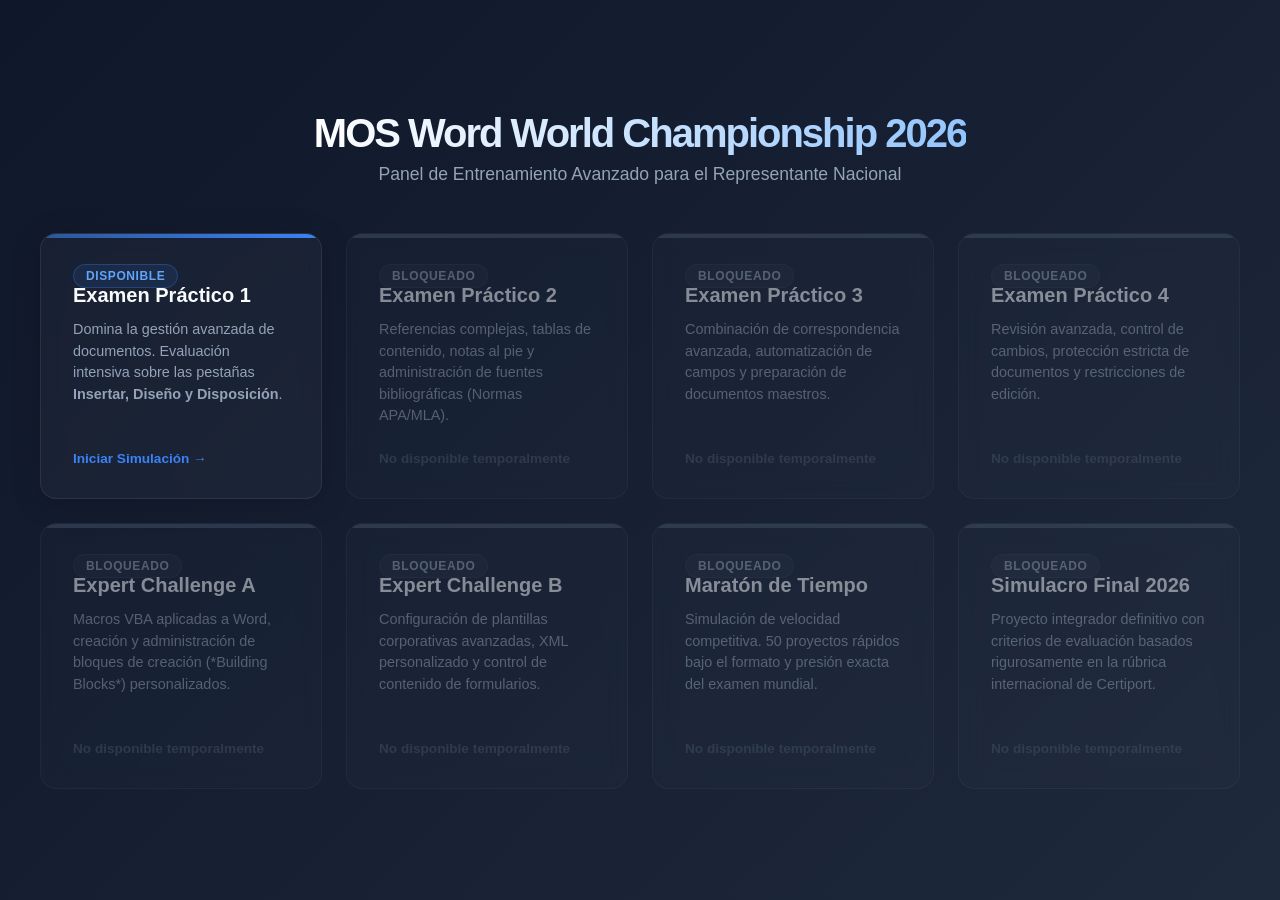
==== index.html @ 2f1d3786 "Subiendo estructura del panel MOS Word 2026 y Quiz 1" ====
<!DOCTYPE html>
<html lang="es">
<head>
    <meta charset="UTF-8">
    <meta name="viewport" content="width=device-width, initial-scale=1.0">
    <title>MOS Word 2026 - Master Training Panel</title>
    <style>
        :root {
            --bg-gradient: linear-gradient(135deg, #0f172a 0%, #1e293b 100%);
            --card-bg: rgba(255, 255, 255, 0.03);
            --card-border: rgba(255, 255, 255, 0.08);
            --text-primary: #f8fafc;
            --text-secondary: #94a3b8;
            --word-blue: #2b579a;
            --word-blue-glow: #3b82f6;
            --accent-disabled: #475569;
        }

        * {
            box-sizing: border-box;
            margin: 0;
            padding: 0;
            font-family: 'Segoe UI', Tahoma, Geneva, Verdana, sans-serif;
        }

        body {
            background: var(--bg-gradient);
            min-height: 100vh;
            color: var(--text-primary);
            display: flex;
            flex-direction: column;
            align-items: center;
            justify-content: center;
            padding: 2rem;
        }

        header {
            text-align: center;
            margin-bottom: 3rem;
            max-width: 800px;
        }

        header h1 {
            font-size: 2.5rem;
            font-weight: 700;
            letter-spacing: -0.05em;
            margin-bottom: 0.5rem;
            background: linear-gradient(to right, #ffffff, #93c5fd);
            -webkit-background-clip: text;
            -webkit-text-fill-color: transparent;
        }

        header p {
            color: var(--text-secondary);
            font-size: 1.1rem;
        }

        /* Contenedor Grid: 4 columnas x 2 filas */
        .grid-container {
            display: grid;
            grid-template-columns: repeat(4, 1fr);
            grid-template-rows: repeat(2, 1fr);
            gap: 1.5rem;
            width: 100%;
            max-width: 1200px;
        }

        /* Estilos base de las Tarjetas */
        .exam-card {
            background: var(--card-bg);
            border: 1px solid var(--card-border);
            border-radius: 16px;
            padding: 2rem;
            backdrop-filter: blur(10px);
            -webkit-backdrop-filter: blur(10px);
            display: flex;
            flex-direction: column;
            justify-content: space-between;
            transition: all 0.4s cubic-bezier(0.4, 0, 0.2, 1);
            position: relative;
            overflow: hidden;
            text-decoration: none;
        }

        /* Tarjeta Habilitada (Quiz 1) */
        .exam-card.active {
            cursor: pointer;
            box-shadow: 0 4px 30px rgba(0, 0, 0, 0.2);
        }

        .exam-card.active::before {
            content: '';
            position: absolute;
            top: 0;
            left: 0;
            width: 100%;
            height: 4px;
            background: linear-gradient(90deg, var(--word-blue), var(--word-blue-glow));
        }

        .exam-card.active:hover {
            transform: translateY(-8px);
            border-color: rgba(59, 130, 246, 0.4);
            box-shadow: 0 10px 30px rgba(43, 87, 154, 0.25);
            background: rgba(255, 255, 255, 0.05);
        }

        /* Tarjetas Deshabilitadas */
        .exam-card.disabled {
            opacity: 0.5;
            cursor: not-allowed;
        }

        .exam-card.disabled::before {
            content: '';
            position: absolute;
            top: 0;
            left: 0;
            width: 100%;
            height: 4px;
            background: var(--accent-disabled);
        }

        /* Elementos internos de las tarjetas */
        .badge {
            align-self: flex-start;
            font-size: 0.75rem;
            text-transform: uppercase;
            font-weight: 700;
            padding: 0.25rem 0.75rem;
            border-radius: 20px;
            margin-bottom: 1.5rem;
            letter-spacing: 0.05em;
        }

        .active .badge {
            background: rgba(43, 87, 154, 0.2);
            color: #60a5fa;
            border: 1px solid rgba(59, 130, 246, 0.3);
        }

        .disabled .badge {
            background: rgba(71, 85, 105, 0.2);
            color: var(--text-secondary);
            border: 1px solid rgba(71, 85, 105, 0.3);
        }

        .exam-title {
            font-size: 1.25rem;
            font-weight: 600;
            margin-bottom: 0.75rem;
            color: var(--text-primary);
        }

        .exam-description {
            font-size: 0.9rem;
            color: var(--text-secondary);
            line-height: 1.5;
            margin-bottom: 1.5rem;
        }

        .action-text {
            font-size: 0.85rem;
            font-weight: 600;
            display: flex;
            align-items: center;
            gap: 0.5rem;
            margin-top: auto;
        }

        .active .action-text {
            color: #3b82f6;
        }

        .disabled .action-text {
            color: var(--accent-disabled);
        }

        /* Responsividad básica para pantallas medianas/pequeñas */
        @media (max-width: 1024px) {
            .grid-container {
                grid-template-columns: repeat(2, 1fr);
                grid-template-rows: auto;
            }
        }

        @media (max-width: 640px) {
            .grid-container {
                grid-template-columns: 1fr;
            }
        }
    </style>
</head>
<body>

    <header>
        <h1>MOS Word World Championship 2026</h1>
        <p>Panel de Entrenamiento Avanzado para el Representante Nacional</p>
    </header>

    <div class="grid-container">
        
        <a href="quiz1.html" class="exam-card active">
            <div>
                <span class="badge">Disponible</span>
                <h2 class="exam-title">Examen Práctico 1</h2>
                <p class="exam-description">Domina la gestión avanzada de documentos. Evaluación intensiva sobre las pestañas <strong>Insertar, Diseño y Disposición</strong>.</p>
            </div>
            <div class="action-text">
                Iniciar Simulación &rarr;
            </div>
        </a>

        <div class="exam-card disabled">
            <div>
                <span class="badge">Bloqueado</span>
                <h2 class="exam-title">Examen Práctico 2</h2>
                <p class="exam-description">Referencias complejas, tablas de contenido, notas al pie y administración de fuentes bibliográficas (Normas APA/MLA).</p>
            </div>
            <div class="action-text">
                No disponible temporalmente
            </div>
        </div>

        <div class="exam-card disabled">
            <div>
                <span class="badge">Bloqueado</span>
                <h2 class="exam-title">Examen Práctico 3</h2>
                <p class="exam-description">Combinación de correspondencia avanzada, automatización de campos y preparación de documentos maestros.</p>
            </div>
            <div class="action-text">
                No disponible temporalmente
            </div>
        </div>

        <div class="exam-card disabled">
            <div>
                <span class="badge">Bloqueado</span>
                <h2 class="exam-title">Examen Práctico 4</h2>
                <p class="exam-description">Revisión avanzada, control de cambios, protección estricta de documentos y restricciones de edición.</p>
            </div>
            <div class="action-text">
                No disponible temporalmente
            </div>
        </div>

        <div class="exam-card disabled">
            <div>
                <span class="badge">Bloqueado</span>
                <h2 class="exam-title">Expert Challenge A</h2>
                <p class="exam-description">Macros VBA aplicadas a Word, creación y administración de bloques de creación (*Building Blocks*) personalizados.</p>
            </div>
            <div class="action-text">
                No disponible temporalmente
            </div>
        </div>

        <div class="exam-card disabled">
            <div>
                <span class="badge">Bloqueado</span>
                <h2 class="exam-title">Expert Challenge B</h2>
                <p class="exam-description">Configuración de plantillas corporativas avanzadas, XML personalizado y control de contenido de formularios.</p>
            </div>
            <div class="action-text">
                No disponible temporalmente
            </div>
        </div>

        <div class="exam-card disabled">
            <div>
                <span class="badge">Bloqueado</span>
                <h2 class="exam-title">Maratón de Tiempo</h2>
                <p class="exam-description">Simulación de velocidad competitiva. 50 proyectos rápidos bajo el formato y presión exacta del examen mundial.</p>
            </div>
            <div class="action-text">
                No disponible temporalmente
            </div>
        </div>

        <div class="exam-card disabled">
            <div>
                <span class="badge">Bloqueado</span>
                <h2 class="exam-title">Simulacro Final 2026</h2>
                <p class="exam-description">Proyecto integrador definitivo con criterios de evaluación basados rigurosamente en la rúbrica internacional de Certiport.</p>
            </div>
            <div class="action-text">
                No disponible temporalmente
            </div>
        </div>

    </div>

</body>
</html>
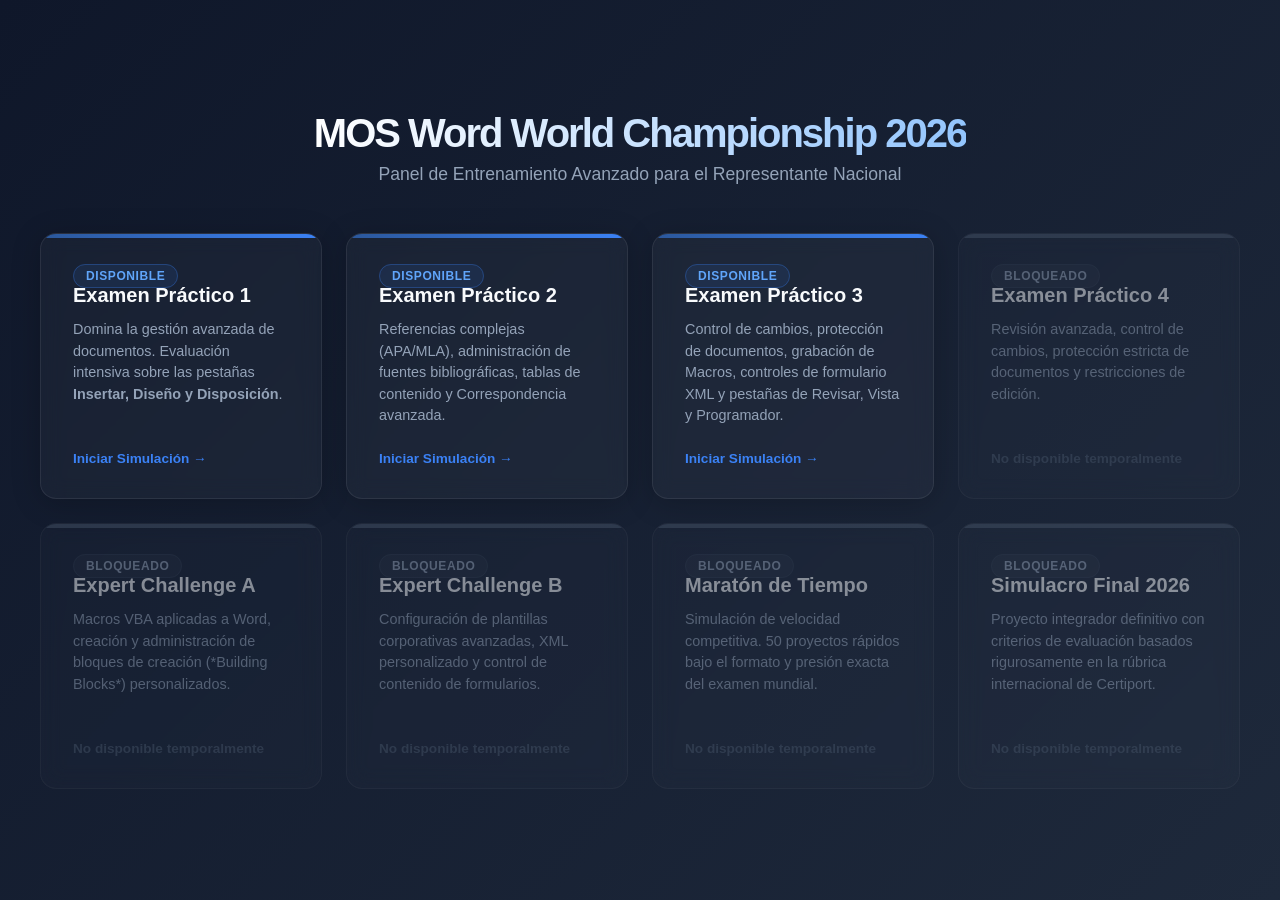
==== commit b2775634: "Exámenes 2 y 3 agregados y habilitados" ====
--- a/index.html
+++ b/index.html
@@ -82,7 +82,7 @@
             text-decoration: none;
         }
 
-        /* Tarjeta Habilitada (Quiz 1) */
+        /* Tarjeta Habilitada */
         .exam-card.active {
             cursor: pointer;
             box-shadow: 0 4px 30px rgba(0, 0, 0, 0.2);
@@ -176,7 +176,7 @@
             color: var(--accent-disabled);
         }
 
-        /* Responsividad básica para pantallas medianas/pequeñas */
+        /* Responsividad básica */
         @media (max-width: 1024px) {
             .grid-container {
                 grid-template-columns: repeat(2, 1fr);
@@ -211,27 +211,27 @@
             </div>
         </a>
 
-        <div class="exam-card disabled">
-            <div>
-                <span class="badge">Bloqueado</span>
+        <a href="quiz2.html" class="exam-card active">
+            <div>
+                <span class="badge">Disponible</span>
                 <h2 class="exam-title">Examen Práctico 2</h2>
-                <p class="exam-description">Referencias complejas, tablas de contenido, notas al pie y administración de fuentes bibliográficas (Normas APA/MLA).</p>
-            </div>
-            <div class="action-text">
-                No disponible temporalmente
-            </div>
-        </div>
-
-        <div class="exam-card disabled">
-            <div>
-                <span class="badge">Bloqueado</span>
+                <p class="exam-description">Referencias complejas (APA/MLA), administración de fuentes bibliográficas, tablas de contenido y Correspondencia avanzada.</p>
+            </div>
+            <div class="action-text">
+                Iniciar Simulación &rarr;
+            </div>
+        </a>
+
+        <a href="quiz3.html" class="exam-card active">
+            <div>
+                <span class="badge">Disponible</span>
                 <h2 class="exam-title">Examen Práctico 3</h2>
-                <p class="exam-description">Combinación de correspondencia avanzada, automatización de campos y preparación de documentos maestros.</p>
-            </div>
-            <div class="action-text">
-                No disponible temporalmente
-            </div>
-        </div>
+                <p class="exam-description">Control de cambios, protección de documentos, grabación de Macros, controles de formulario XML y pestañas de Revisar, Vista y Programador.</p>
+            </div>
+            <div class="action-text">
+                Iniciar Simulación &rarr;
+            </div>
+        </a>
 
         <div class="exam-card disabled">
             <div>
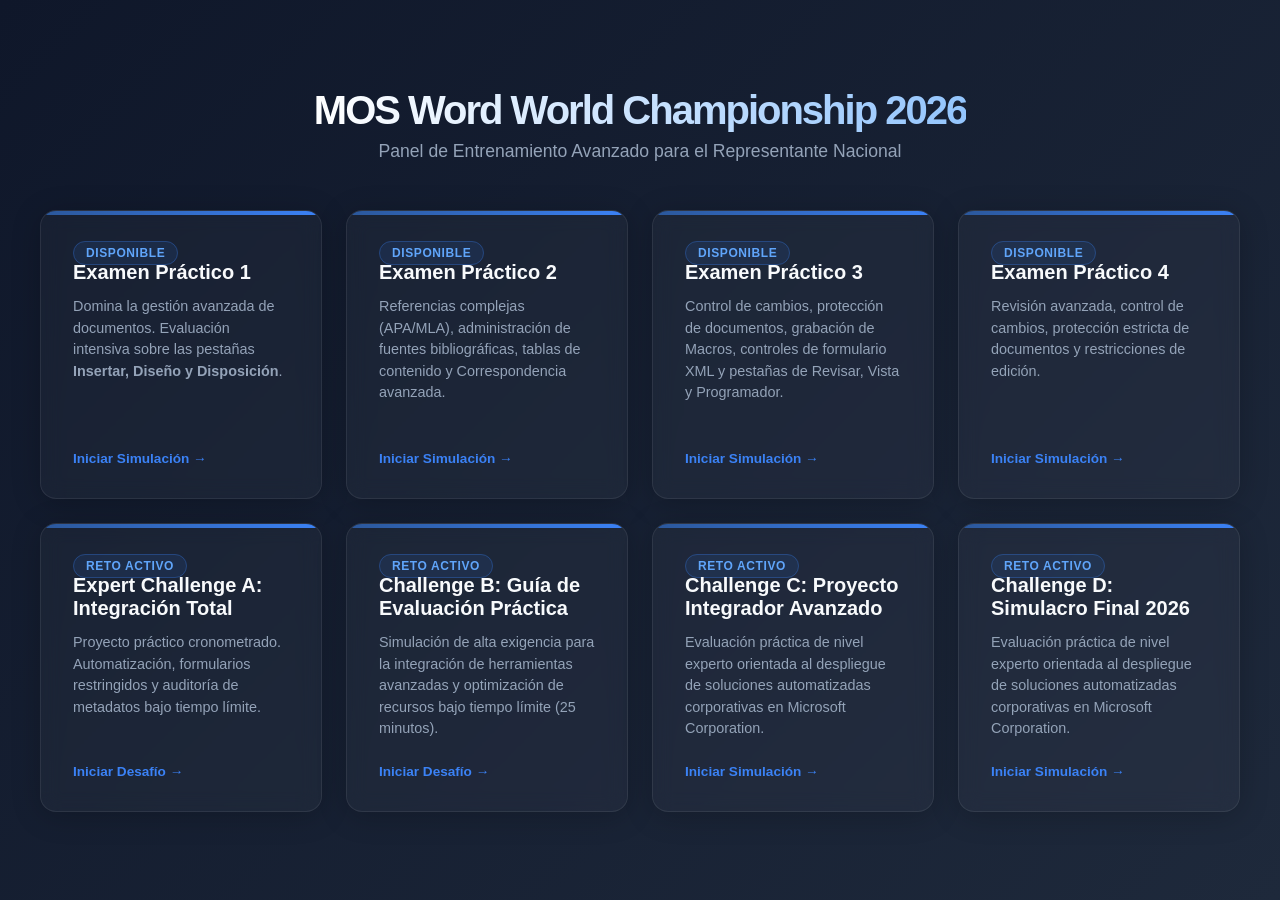
==== commit 1ecb7969: "Estructura final de desafios" ====
--- a/index.html
+++ b/index.html
@@ -233,60 +233,64 @@
             </div>
         </a>
 
-        <div class="exam-card disabled">
-            <div>
-                <span class="badge">Bloqueado</span>
+        <a href="quiz4.html" class="exam-card active">
+            <div>
+                <span class="badge">Disponible</span>
                 <h2 class="exam-title">Examen Práctico 4</h2>
                 <p class="exam-description">Revisión avanzada, control de cambios, protección estricta de documentos y restricciones de edición.</p>
             </div>
             <div class="action-text">
-                No disponible temporalmente
-            </div>
-        </div>
-
-        <div class="exam-card disabled">
-            <div>
-                <span class="badge">Bloqueado</span>
-                <h2 class="exam-title">Expert Challenge A</h2>
-                <p class="exam-description">Macros VBA aplicadas a Word, creación y administración de bloques de creación (*Building Blocks*) personalizados.</p>
-            </div>
-            <div class="action-text">
-                No disponible temporalmente
-            </div>
-        </div>
-
-        <div class="exam-card disabled">
-            <div>
-                <span class="badge">Bloqueado</span>
-                <h2 class="exam-title">Expert Challenge B</h2>
-                <p class="exam-description">Configuración de plantillas corporativas avanzadas, XML personalizado y control de contenido de formularios.</p>
-            </div>
-            <div class="action-text">
-                No disponible temporalmente
-            </div>
-        </div>
-
-        <div class="exam-card disabled">
-            <div>
-                <span class="badge">Bloqueado</span>
-                <h2 class="exam-title">Maratón de Tiempo</h2>
-                <p class="exam-description">Simulación de velocidad competitiva. 50 proyectos rápidos bajo el formato y presión exacta del examen mundial.</p>
-            </div>
-            <div class="action-text">
-                No disponible temporalmente
-            </div>
-        </div>
-
-        <div class="exam-card disabled">
-            <div>
-                <span class="badge">Bloqueado</span>
-                <h2 class="exam-title">Simulacro Final 2026</h2>
-                <p class="exam-description">Proyecto integrador definitivo con criterios de evaluación basados rigurosamente en la rúbrica internacional de Certiport.</p>
-            </div>
-            <div class="action-text">
-                No disponible temporalmente
-            </div>
-        </div>
+                Iniciar Simulación &rarr;
+            </div>
+        </a>
+
+        <!-- EXPERT CHALLENGE A -->
+        <a href="challengeA.html" class="exam-card challenge-card active">
+            <div>
+                <span class="badge challenge-badge">Reto Activo</span>
+                <h2 class="exam-title">Expert Challenge A: Integración Total</h2>
+                <p class="exam-description">Proyecto práctico cronometrado. Automatización, formularios restringidos y auditoría de metadatos bajo tiempo límite.</p>
+            </div>
+            <div class="action-text">
+                Iniciar Desafío &rarr;
+            </div>
+        </a>
+
+        <!-- EXPERT CHALLENGE B -->
+        <a href="challengeB.html" class="exam-card challenge-card active">
+            <div>
+                <span class="badge challenge-badge">Reto Activo</span>
+                <h2 class="exam-title">Challenge B: Guía de Evaluación Práctica</h2>
+                <p class="exam-description">Simulación de alta exigencia para la integración de herramientas avanzadas y optimización de recursos bajo tiempo límite (25 minutos).</p>
+            </div>
+            <div class="action-text">
+                Iniciar Desafío &rarr;
+            </div>
+        </a>
+
+        <!-- EXPERT CHALLENGE C -->
+        <a href="challengeC.html" class="exam-card challenge-card active">
+            <div>
+                <span class="badge challenge-badge">Reto Activo</span>
+                <h2 class="exam-title">Challenge C: Proyecto Integrador Avanzado</h2>
+                <p class="exam-description">Evaluación práctica de nivel experto orientada al despliegue de soluciones automatizadas corporativas en Microsoft Corporation.</p>
+            </div>
+            <div class="action-text">
+                Iniciar Simulación &rarr;
+            </div>
+        </a>
+
+        <!-- EXPERT CHALLENGE D -->
+        <a href="challengeD.html" class="exam-card challenge-card active">
+            <div>
+                <span class="badge challenge-badge">Reto Activo</span>
+                <h2 class="exam-title">Challenge D: Simulacro Final 2026</h2>
+                <p class="exam-description">Evaluación práctica de nivel experto orientada al despliegue de soluciones automatizadas corporativas en Microsoft Corporation.</p>
+            </div>
+            <div class="action-text">
+                Iniciar Simulación &rarr;
+            </div>
+        </a>
 
     </div>
 
